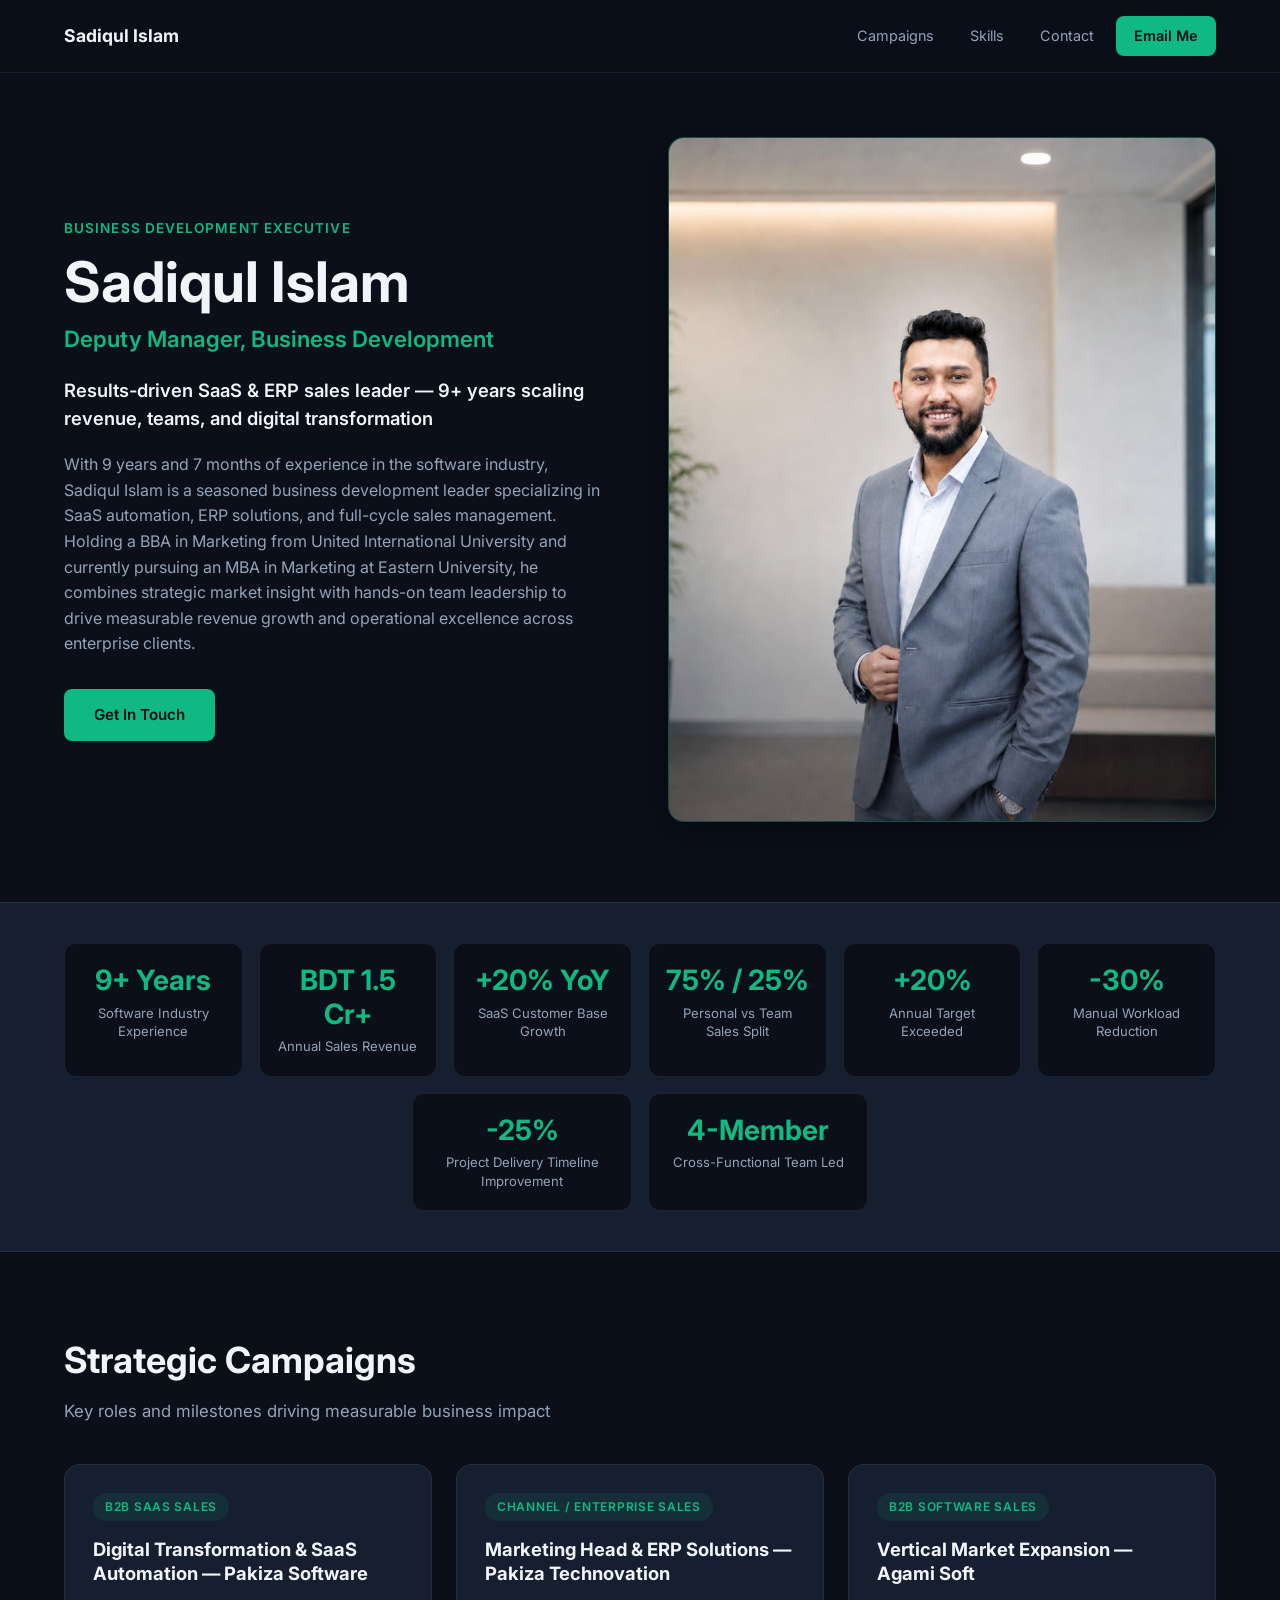
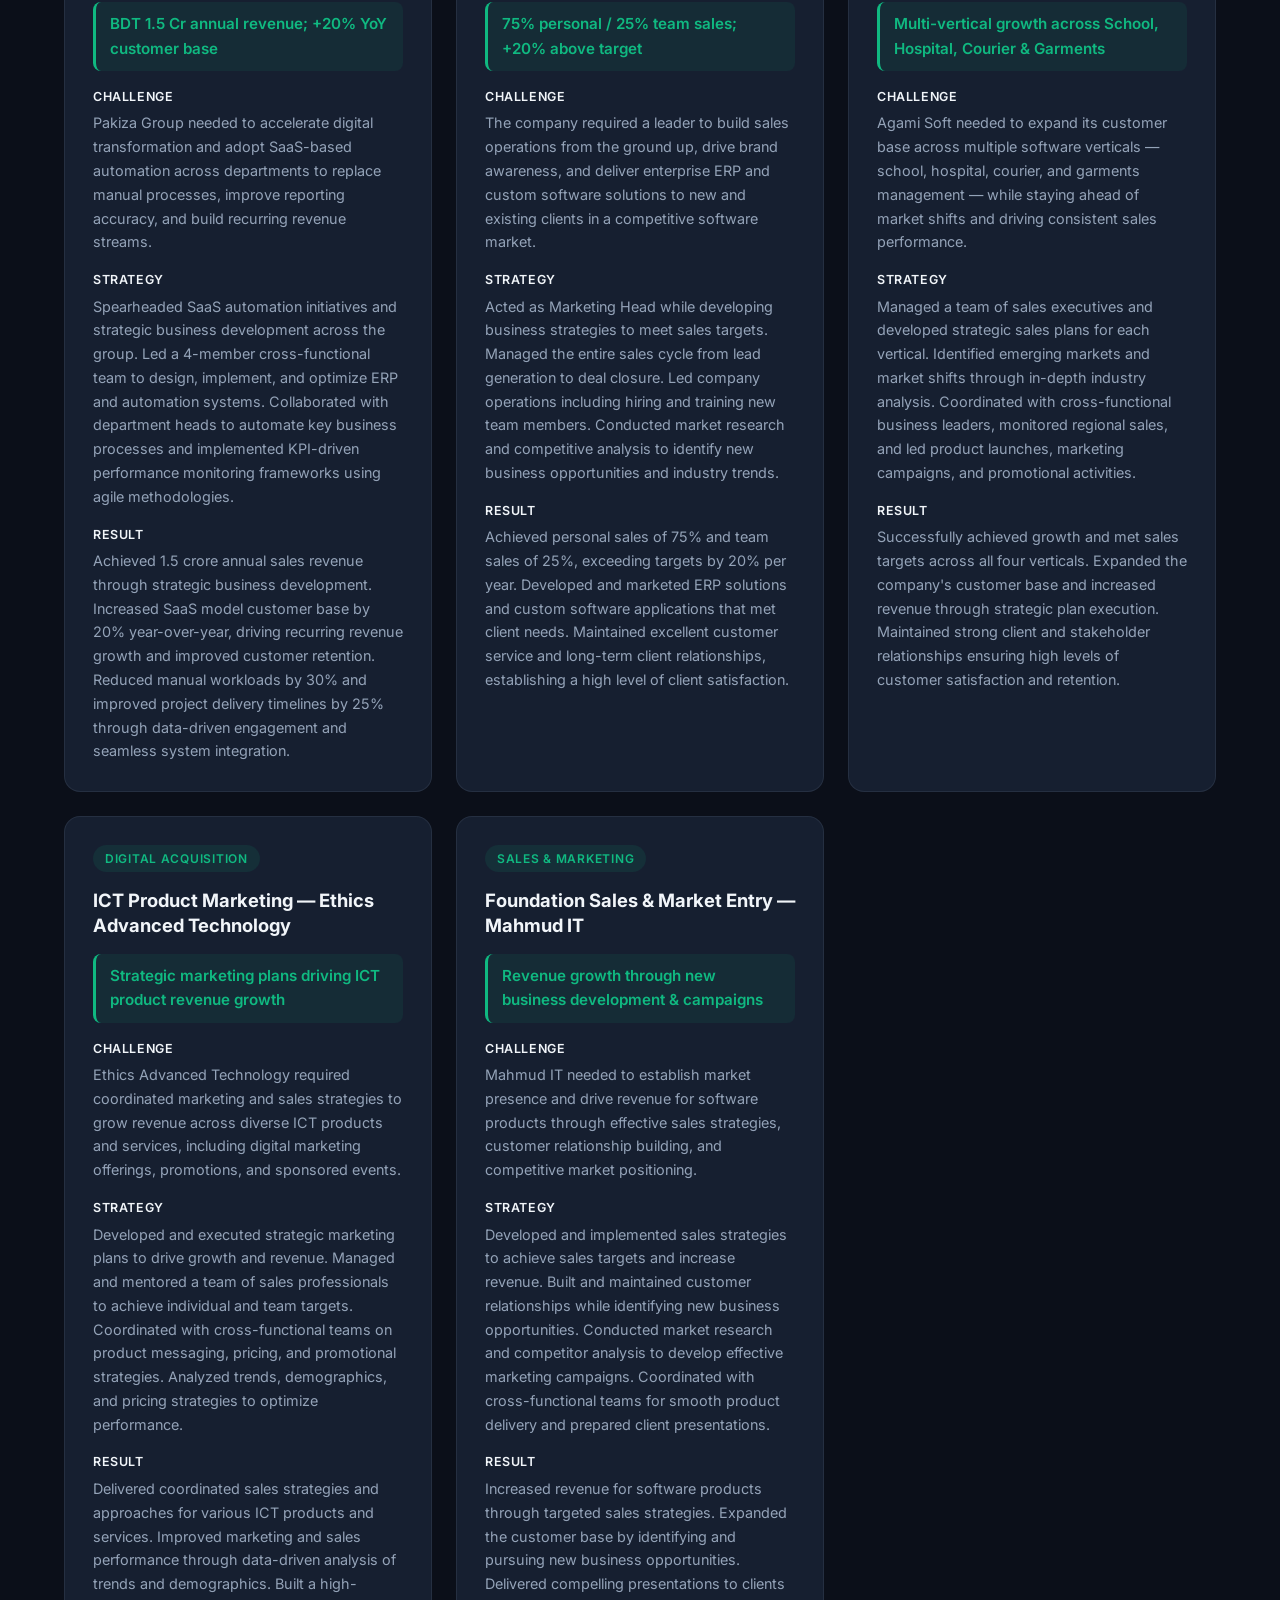
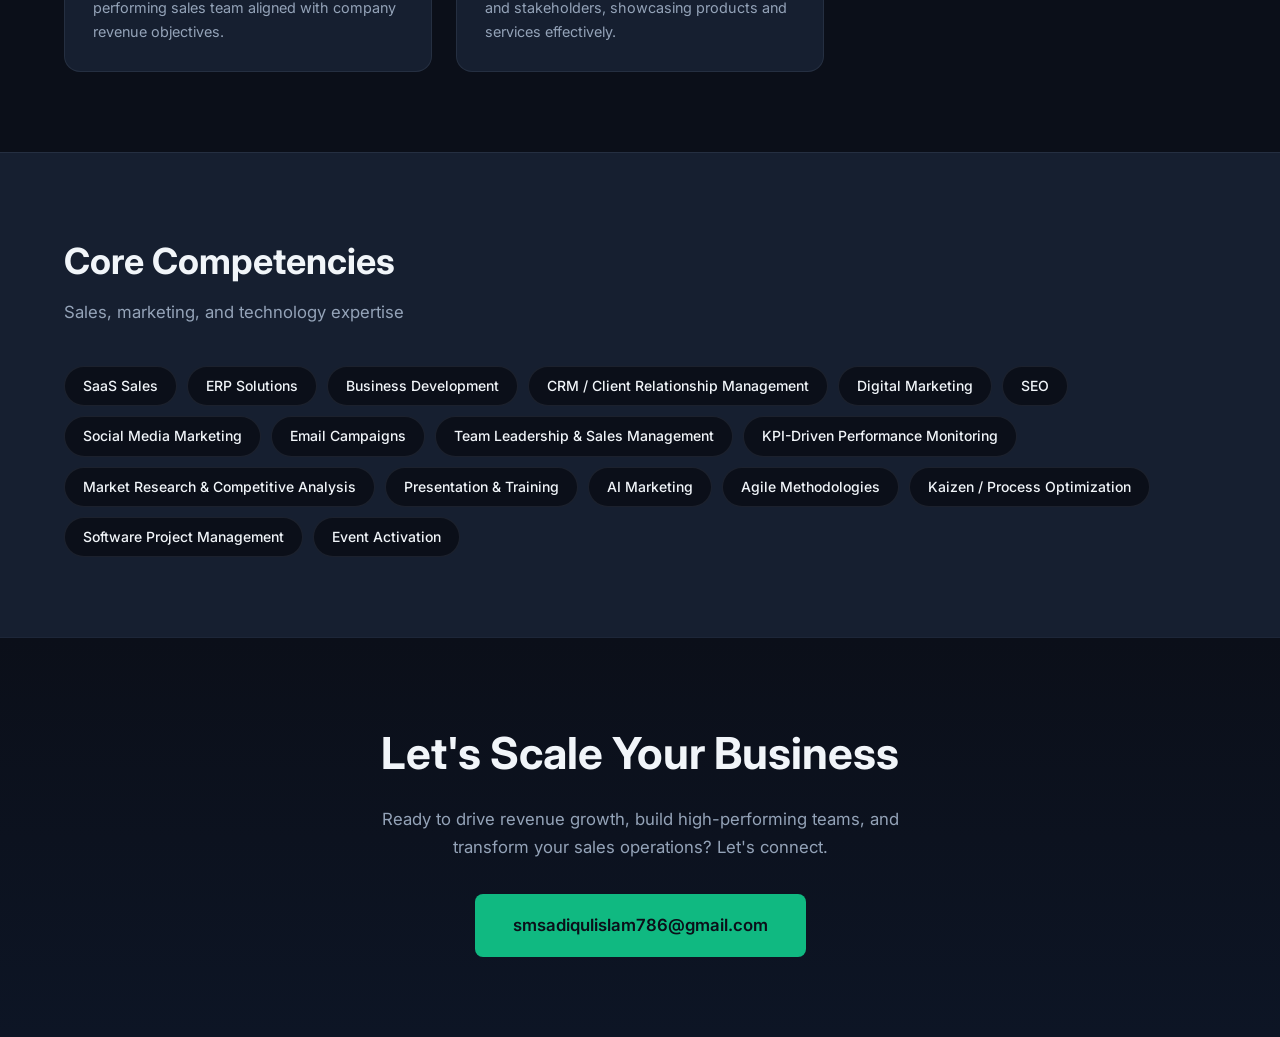
==== index.html @ 7757e90d "first commit" ====
<!DOCTYPE html>
<html lang="en">
<head>
  <meta charset="UTF-8">
  <meta name="viewport" content="width=device-width, initial-scale=1.0">
  <meta name="description" content="Sadiqul Islam — Deputy Manager, Business Development. SaaS & ERP sales leader with 9+ years of experience.">
  <title>Sadiqul Islam | Business Development Executive</title>
  <link rel="preconnect" href="https://fonts.googleapis.com">
  <link rel="preconnect" href="https://fonts.gstatic.com" crossorigin>
  <link href="https://fonts.googleapis.com/css2?family=Inter:wght@400;600;700&display=swap" rel="stylesheet">
  <link rel="stylesheet" href="style.css">
</head>
<body>

  <header id="site-header">
    <nav class="nav-inner">
      <a href="#" class="nav-brand" id="nav-name">Sadiqul Islam</a>
      <div class="nav-links">
        <a href="#campaigns" class="nav-link">Campaigns</a>
        <a href="#skills" class="nav-link">Skills</a>
        <a href="#contact-cta" class="nav-link">Contact</a>
        <a href="#" id="nav-email" class="nav-cta">Email Me</a>
      </div>
    </nav>
  </header>

  <main>
    <section id="hero">
      <div class="hero-inner">
        <div id="hero-text">
          <p class="hero-eyebrow">Business Development Executive</p>
          <h1 id="profile-name">Sadiqul Islam</h1>
          <h2 id="profile-title">Deputy Manager, Business Development</h2>
          <p id="profile-tagline" class="hero-tagline"></p>
          <p id="profile-bio" class="hero-bio"></p>
          <div class="hero-actions">
            <a href="#" id="cta-email" class="btn btn-primary">Get In Touch</a>
            <a href="#" id="cta-linkedin" class="btn btn-outline" target="_blank" rel="noopener noreferrer">LinkedIn</a>
          </div>
        </div>
        <div id="hero-image">
          <div id="avatar-frame">
            <img id="profile-avatar" src="profile.jpg" alt="Sadiqul Islam">
          </div>
        </div>
      </div>
    </section>

    <section id="stats-ribbon" aria-label="Performance metrics">
      <div class="section-inner">
        <div id="stats-container" class="stats-grid"></div>
      </div>
    </section>

    <section id="campaigns">
      <div class="section-inner">
        <h2 class="section-title">Strategic Campaigns</h2>
        <p class="section-subtitle">Key roles and milestones driving measurable business impact</p>
        <div id="campaigns-grid" class="campaigns-grid"></div>
      </div>
    </section>

    <section id="skills">
      <div class="section-inner">
        <h2 class="section-title">Core Competencies</h2>
        <p class="section-subtitle">Sales, marketing, and technology expertise</p>
        <div id="skills-container" class="skills-grid"></div>
      </div>
    </section>
  </main>

  <footer id="contact-cta">
    <div class="section-inner contact-inner">
      <h2 class="contact-title">Let's Scale Your Business</h2>
      <p class="contact-subtitle">Ready to drive revenue growth, build high-performing teams, and transform your sales operations? Let's connect.</p>
      <a href="#" id="footer-email" class="btn btn-primary btn-lg">smsadiqulislam786@gmail.com</a>
    </div>
  </footer>

  <script src="app.js" defer></script>
</body>
</html>
---- style.css ----
/* Premium Dark Mode — Sadiqul Islam Executive Portfolio */

:root {
  --bg-primary: #0B0F19;
  --bg-card: #161F30;
  --bg-card-hover: #1C2840;
  --accent: #10B981;
  --accent-hover: #059669;
  --accent-glow: rgba(16, 185, 129, 0.25);
  --text-primary: #F1F5F9;
  --text-muted: #94A3B8;
  --border-subtle: rgba(148, 163, 184, 0.12);
  --border-accent: rgba(16, 185, 129, 0.3);
  --radius-sm: 8px;
  --radius-md: 12px;
  --radius-lg: 16px;
  --shadow-card: 0 4px 24px rgba(0, 0, 0, 0.35);
  --shadow-elevated: 0 8px 40px rgba(0, 0, 0, 0.45);
  --max-width: 1200px;
  --header-height: 72px;
}

*,
*::before,
*::after {
  box-sizing: border-box;
  margin: 0;
  padding: 0;
}

html {
  scroll-behavior: smooth;
}

body {
  font-family: 'Inter', system-ui, -apple-system, sans-serif;
  background-color: var(--bg-primary);
  color: var(--text-muted);
  line-height: 1.6;
  font-size: 16px;
  -webkit-font-smoothing: antialiased;
}

a {
  color: inherit;
  text-decoration: none;
}

img {
  display: block;
  max-width: 100%;
}

.section-inner {
  max-width: var(--max-width);
  margin: 0 auto;
  padding: 0 24px;
}

.section-title {
  font-size: clamp(1.75rem, 4vw, 2.25rem);
  font-weight: 700;
  color: var(--text-primary);
  margin-bottom: 8px;
}

.section-subtitle {
  font-size: 1.05rem;
  color: var(--text-muted);
  margin-bottom: 40px;
}

/* Header */
#site-header {
  position: sticky;
  top: 0;
  z-index: 100;
  background: rgba(11, 15, 25, 0.85);
  backdrop-filter: blur(12px);
  -webkit-backdrop-filter: blur(12px);
  border-bottom: 1px solid var(--border-subtle);
}

.nav-inner {
  max-width: var(--max-width);
  margin: 0 auto;
  padding: 0 24px;
  height: var(--header-height);
  display: flex;
  align-items: center;
  justify-content: space-between;
  gap: 16px;
}

.nav-brand {
  font-weight: 700;
  font-size: 1.1rem;
  color: var(--text-primary);
  white-space: nowrap;
}

.nav-links {
  display: flex;
  align-items: center;
  gap: 8px;
  flex-wrap: wrap;
  justify-content: flex-end;
}

.nav-link {
  padding: 8px 14px;
  font-size: 0.9rem;
  color: var(--text-muted);
  border-radius: var(--radius-sm);
  transition: color 0.2s, background 0.2s;
}

.nav-link:hover {
  color: var(--text-primary);
  background: rgba(255, 255, 255, 0.05);
}

.nav-cta {
  padding: 8px 18px;
  font-size: 0.9rem;
  font-weight: 600;
  color: var(--bg-primary);
  background: var(--accent);
  border-radius: var(--radius-sm);
  transition: background 0.2s, box-shadow 0.2s;
}

.nav-cta:hover {
  background: var(--accent-hover);
  box-shadow: 0 0 20px var(--accent-glow);
}

/* Hero */
#hero {
  padding: 64px 0 80px;
}

.hero-inner {
  max-width: var(--max-width);
  margin: 0 auto;
  padding: 0 24px;
  display: grid;
  grid-template-columns: 1fr 1fr;
  gap: 56px;
  align-items: center;
}

.hero-eyebrow {
  font-size: 0.85rem;
  font-weight: 600;
  text-transform: uppercase;
  letter-spacing: 0.08em;
  color: var(--accent);
  margin-bottom: 12px;
}

#profile-name {
  font-size: clamp(2.5rem, 5vw, 3.5rem);
  font-weight: 700;
  color: var(--text-primary);
  line-height: 1.1;
  margin-bottom: 8px;
}

#profile-title {
  font-size: clamp(1.1rem, 2.5vw, 1.4rem);
  font-weight: 600;
  color: var(--accent);
  margin-bottom: 20px;
}

.hero-tagline {
  font-size: 1.15rem;
  font-weight: 600;
  color: var(--text-primary);
  margin-bottom: 20px;
  line-height: 1.5;
}

.hero-bio {
  font-size: 1rem;
  color: var(--text-muted);
  margin-bottom: 32px;
  max-width: 540px;
}

.hero-actions {
  display: flex;
  flex-wrap: wrap;
  gap: 12px;
}

.btn {
  display: inline-flex;
  align-items: center;
  justify-content: center;
  padding: 12px 28px;
  font-size: 0.95rem;
  font-weight: 600;
  border-radius: var(--radius-sm);
  border: 2px solid transparent;
  cursor: pointer;
  transition: background 0.2s, border-color 0.2s, box-shadow 0.2s, transform 0.15s;
}

.btn-primary {
  background: var(--accent);
  color: var(--bg-primary);
}

.btn-primary:hover {
  background: var(--accent-hover);
  box-shadow: 0 0 24px var(--accent-glow);
  transform: translateY(-1px);
}

.btn-outline {
  background: transparent;
  color: var(--accent);
  border-color: var(--border-accent);
}

.btn-outline:hover {
  background: rgba(16, 185, 129, 0.08);
  border-color: var(--accent);
}

.btn-lg {
  padding: 16px 36px;
  font-size: 1.05rem;
}

.hidden {
  display: none !important;
}

/* Avatar */
#avatar-frame {
  position: relative;
  aspect-ratio: 4 / 5;
  border-radius: var(--radius-lg);
  overflow: hidden;
  border: 1px solid var(--border-accent);
  box-shadow: var(--shadow-elevated);
  background: var(--bg-card);
}

#avatar-frame::after {
  content: '';
  position: absolute;
  inset: 0;
  background: linear-gradient(
    180deg,
    transparent 60%,
    rgba(11, 15, 25, 0.4) 100%
  );
  pointer-events: none;
}

#profile-avatar {
  width: 100%;
  height: 100%;
  object-fit: cover;
  object-position: center top;
}

/* Stats Ribbon */
#stats-ribbon {
  background: var(--bg-card);
  border-top: 1px solid var(--border-subtle);
  border-bottom: 1px solid var(--border-subtle);
  padding: 40px 0;
}

.stats-grid {
  display: flex;
  flex-wrap: wrap;
  gap: 16px;
  justify-content: center;
}

.stat-block {
  flex: 1 1 160px;
  max-width: 220px;
  min-width: 140px;
  text-align: center;
  padding: 20px 16px;
  background: var(--bg-primary);
  border-radius: var(--radius-md);
  border: 1px solid var(--border-subtle);
  transition: border-color 0.2s, transform 0.2s;
}

.stat-block:hover {
  border-color: var(--border-accent);
  transform: translateY(-2px);
}

.stat-value {
  display: block;
  font-size: clamp(1.4rem, 3vw, 1.75rem);
  font-weight: 700;
  color: var(--accent);
  margin-bottom: 6px;
  line-height: 1.2;
}

.stat-label {
  display: block;
  font-size: 0.82rem;
  color: var(--text-muted);
  line-height: 1.4;
}

/* Campaigns */
#campaigns {
  padding: 80px 0;
}

.campaigns-grid {
  display: grid;
  grid-template-columns: repeat(auto-fit, minmax(320px, 1fr));
  gap: 24px;
}

.campaign-card {
  background: var(--bg-card);
  border: 1px solid var(--border-subtle);
  border-radius: var(--radius-lg);
  padding: 28px;
  display: flex;
  flex-direction: column;
  gap: 16px;
  transition: border-color 0.2s, box-shadow 0.2s, transform 0.2s;
}

.campaign-card:hover {
  border-color: var(--border-accent);
  box-shadow: var(--shadow-card);
  transform: translateY(-3px);
}

.campaign-type {
  display: inline-block;
  align-self: flex-start;
  font-size: 0.75rem;
  font-weight: 600;
  text-transform: uppercase;
  letter-spacing: 0.06em;
  color: var(--accent);
  background: rgba(16, 185, 129, 0.1);
  padding: 4px 12px;
  border-radius: 999px;
}

.campaign-title {
  font-size: 1.15rem;
  font-weight: 700;
  color: var(--text-primary);
  line-height: 1.35;
}

.campaign-metric {
  font-size: 0.95rem;
  font-weight: 600;
  color: var(--accent);
  padding: 10px 14px;
  background: rgba(16, 185, 129, 0.08);
  border-radius: var(--radius-sm);
  border-left: 3px solid var(--accent);
}

.campaign-detail {
  font-size: 0.9rem;
  color: var(--text-muted);
  line-height: 1.65;
}

.campaign-detail strong {
  display: block;
  font-size: 0.78rem;
  font-weight: 600;
  text-transform: uppercase;
  letter-spacing: 0.05em;
  color: var(--text-primary);
  margin-bottom: 4px;
}

/* Skills */
#skills {
  padding: 80px 0;
  background: var(--bg-card);
  border-top: 1px solid var(--border-subtle);
}

.skills-grid {
  display: flex;
  flex-wrap: wrap;
  gap: 10px;
}

.skill-pill {
  display: inline-block;
  padding: 8px 18px;
  font-size: 0.875rem;
  font-weight: 500;
  color: var(--text-primary);
  background: var(--bg-primary);
  border: 1px solid var(--border-subtle);
  border-radius: 999px;
  transition: border-color 0.2s, background 0.2s;
}

.skill-pill:hover {
  border-color: var(--border-accent);
  background: rgba(16, 185, 129, 0.06);
}

/* Footer CTA */
#contact-cta {
  padding: 80px 0;
  text-align: center;
  background: linear-gradient(
    180deg,
    var(--bg-primary) 0%,
    #0D1525 100%
  );
  border-top: 1px solid var(--border-subtle);
}

.contact-inner {
  max-width: 640px;
}

.contact-title {
  font-size: clamp(2rem, 5vw, 2.75rem);
  font-weight: 700;
  color: var(--text-primary);
  margin-bottom: 16px;
}

.contact-subtitle {
  font-size: 1.05rem;
  color: var(--text-muted);
  margin-bottom: 32px;
  line-height: 1.7;
}

/* Error state */
.error-message {
  color: #F87171;
  font-size: 0.95rem;
  padding: 16px;
  background: rgba(248, 113, 113, 0.08);
  border-radius: var(--radius-sm);
  border: 1px solid rgba(248, 113, 113, 0.2);
}

/* Responsive */
@media (max-width: 768px) {
  .hero-inner {
    grid-template-columns: 1fr;
    gap: 40px;
  }

  #hero-image {
    order: -1;
    max-width: 320px;
    margin: 0 auto;
    width: 100%;
  }

  #hero {
    padding: 40px 0 56px;
  }

  .nav-links {
    gap: 4px;
  }

  .nav-link {
    display: none;
  }

  .stats-grid {
    overflow-x: auto;
    flex-wrap: nowrap;
    justify-content: flex-start;
    padding-bottom: 8px;
    -webkit-overflow-scrolling: touch;
  }

  .stat-block {
    flex: 0 0 auto;
    min-width: 150px;
  }

  #campaigns,
  #skills,
  #contact-cta {
    padding: 56px 0;
  }
}

@media (max-width: 480px) {
  .nav-brand {
    font-size: 0.95rem;
  }

  .nav-cta {
    padding: 8px 14px;
    font-size: 0.85rem;
  }

  .hero-actions {
    flex-direction: column;
  }

  .btn {
    width: 100%;
  }
}
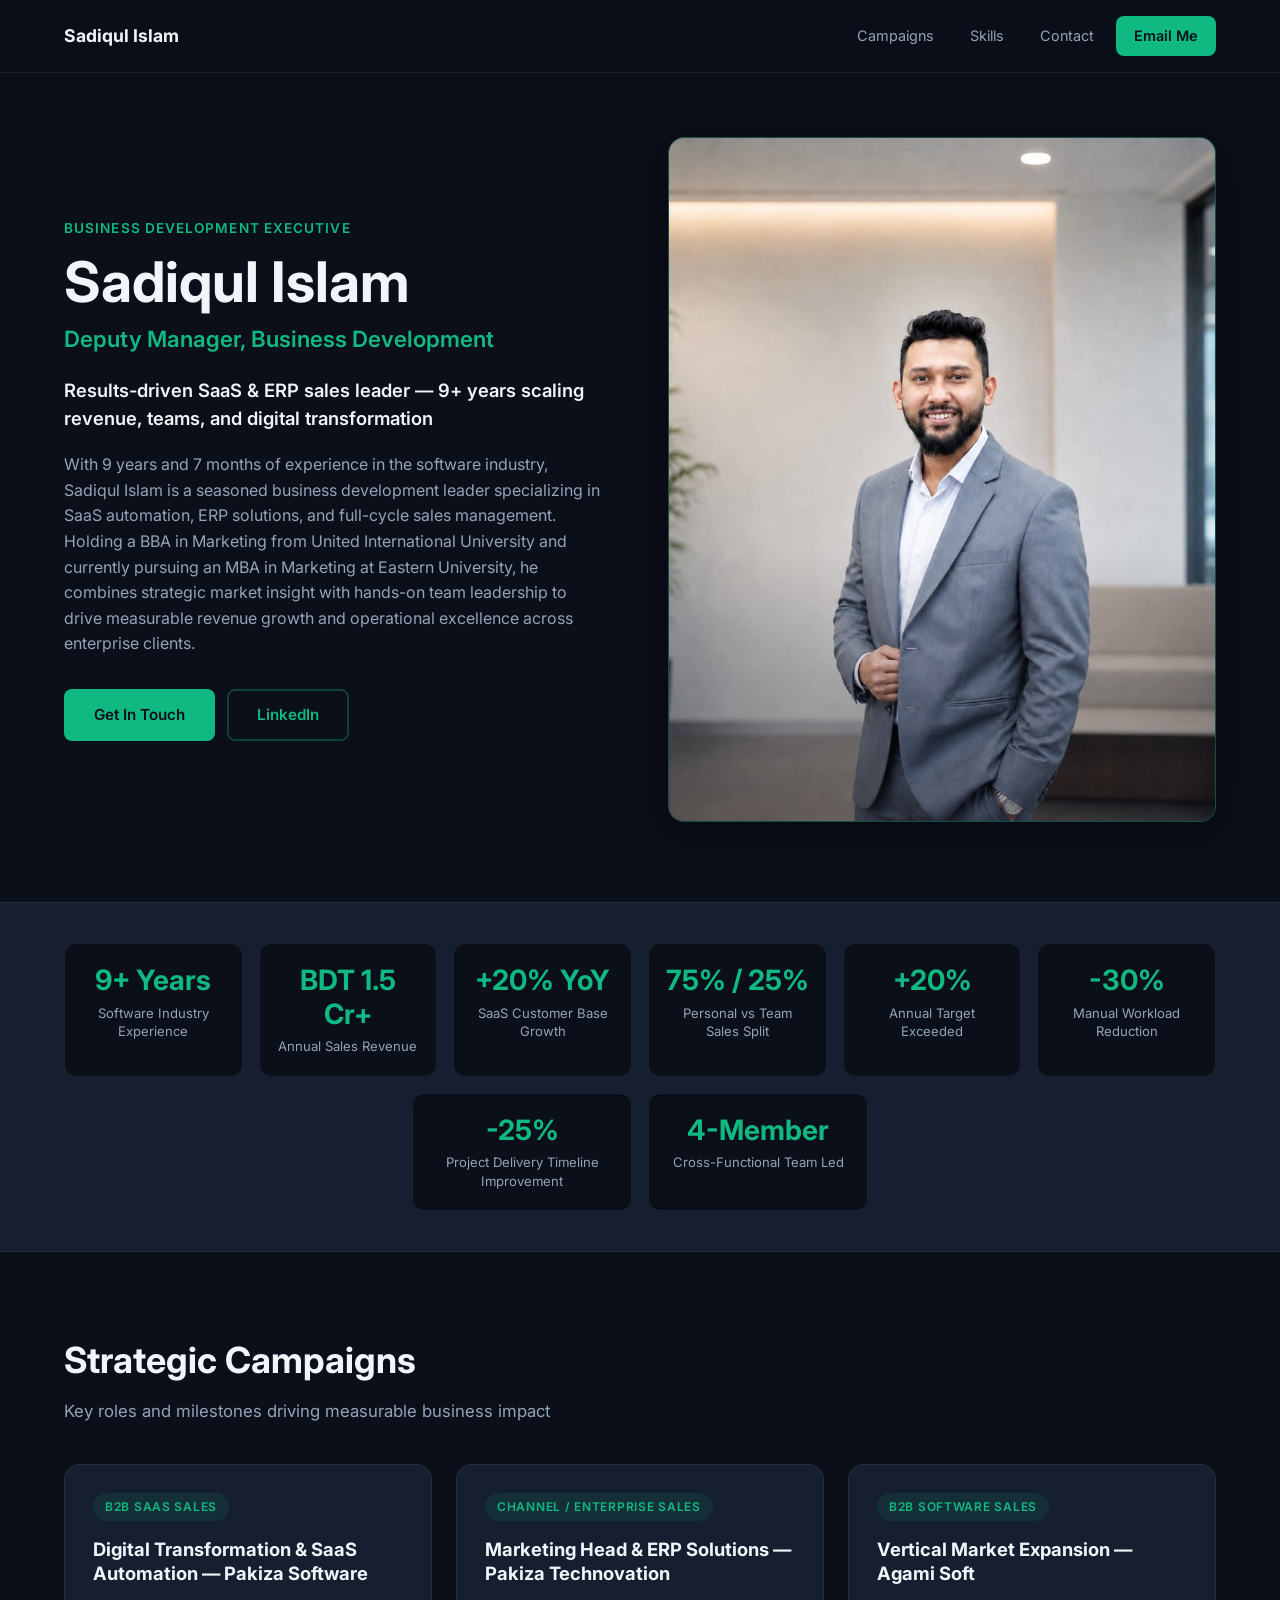
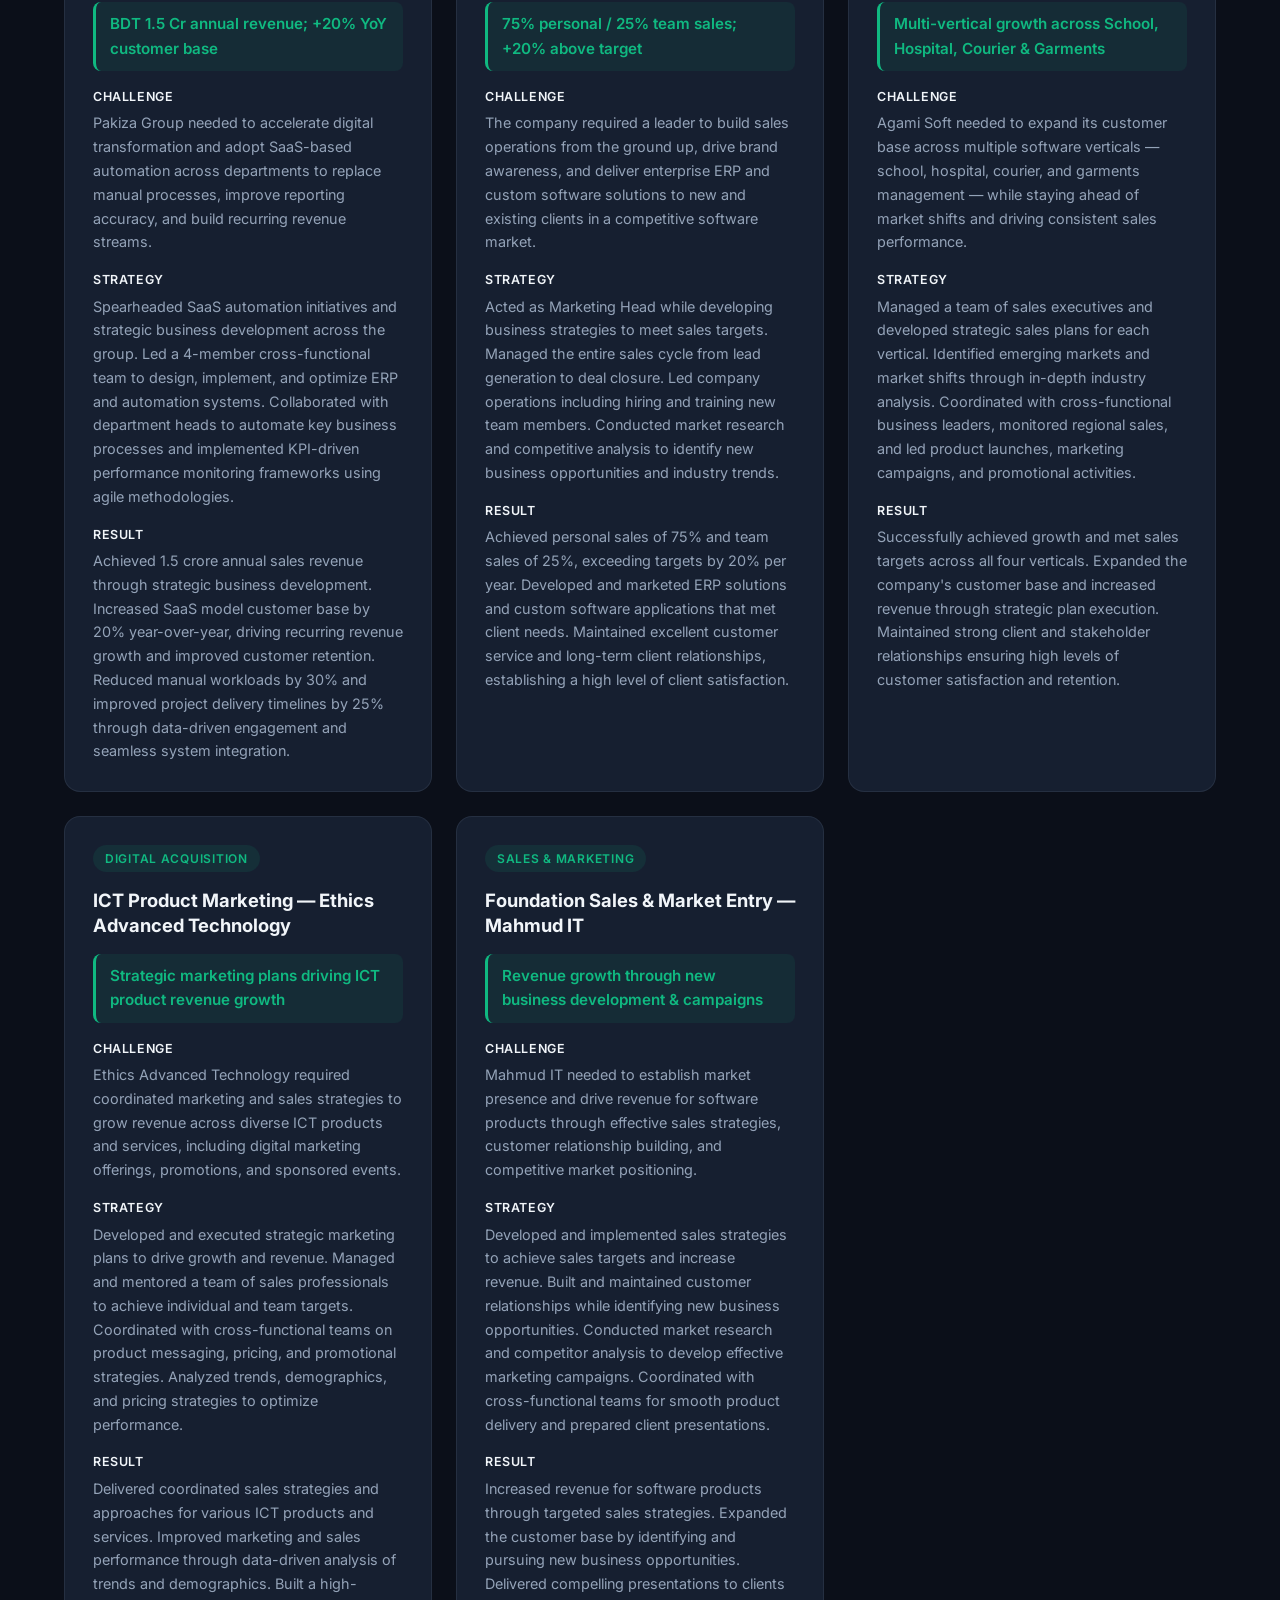
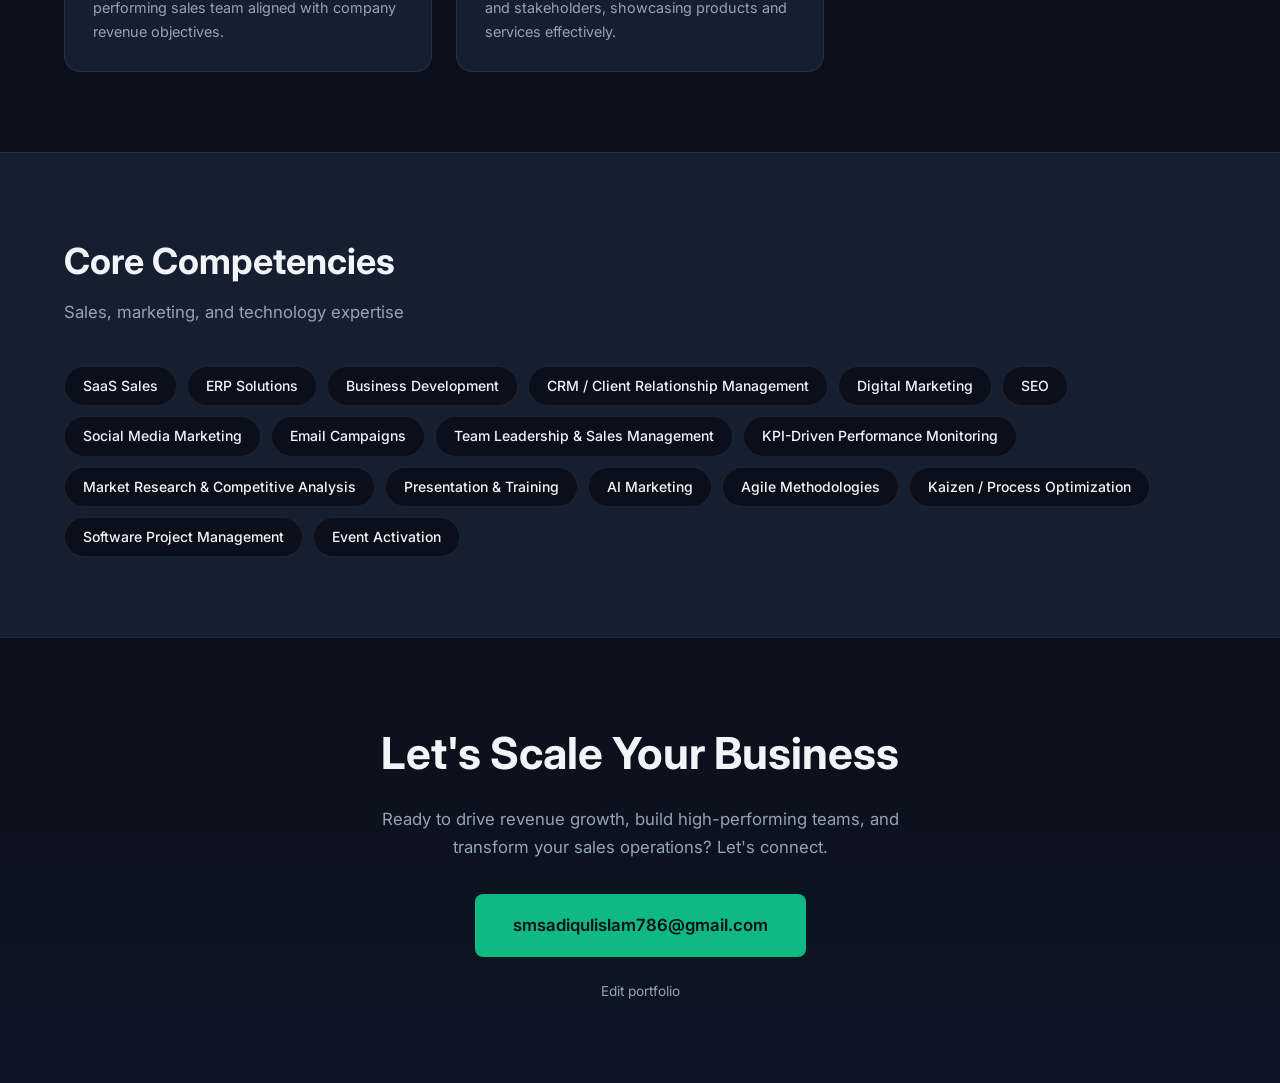
==== commit 8aeb8973: "edit option added" ====
--- a/index.html
+++ b/index.html
@@ -74,6 +74,7 @@
       <h2 class="contact-title">Let's Scale Your Business</h2>
       <p class="contact-subtitle">Ready to drive revenue growth, build high-performing teams, and transform your sales operations? Let's connect.</p>
       <a href="#" id="footer-email" class="btn btn-primary btn-lg">smsadiqulislam786@gmail.com</a>
+      <p class="footer-admin-link"><a href="admin.html">Edit portfolio</a></p>
     </div>
   </footer>
 
--- a/style.css
+++ b/style.css
@@ -451,6 +451,20 @@
   line-height: 1.7;
 }
 
+.footer-admin-link {
+  margin-top: 24px;
+  font-size: 0.85rem;
+}
+
+.footer-admin-link a {
+  color: var(--text-muted);
+  transition: color 0.2s;
+}
+
+.footer-admin-link a:hover {
+  color: var(--accent);
+}
+
 /* Error state */
 .error-message {
   color: #F87171;
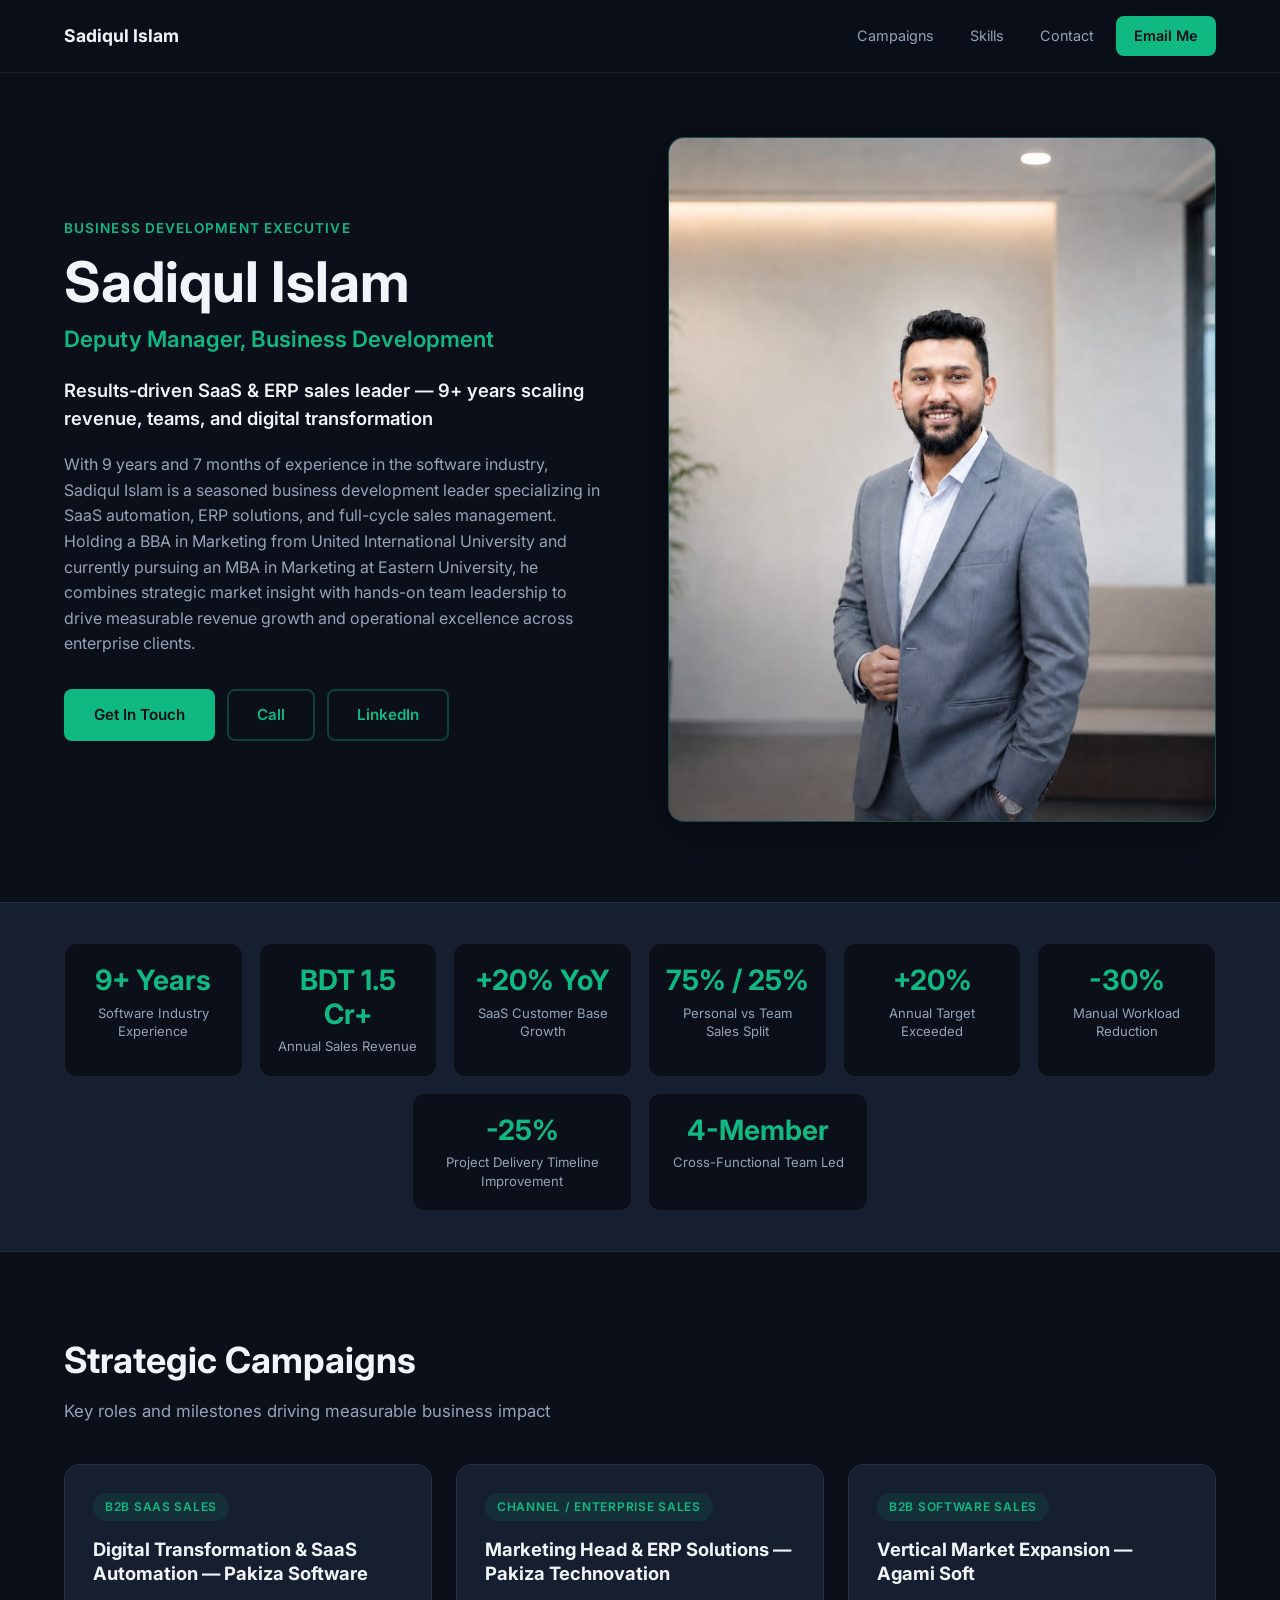
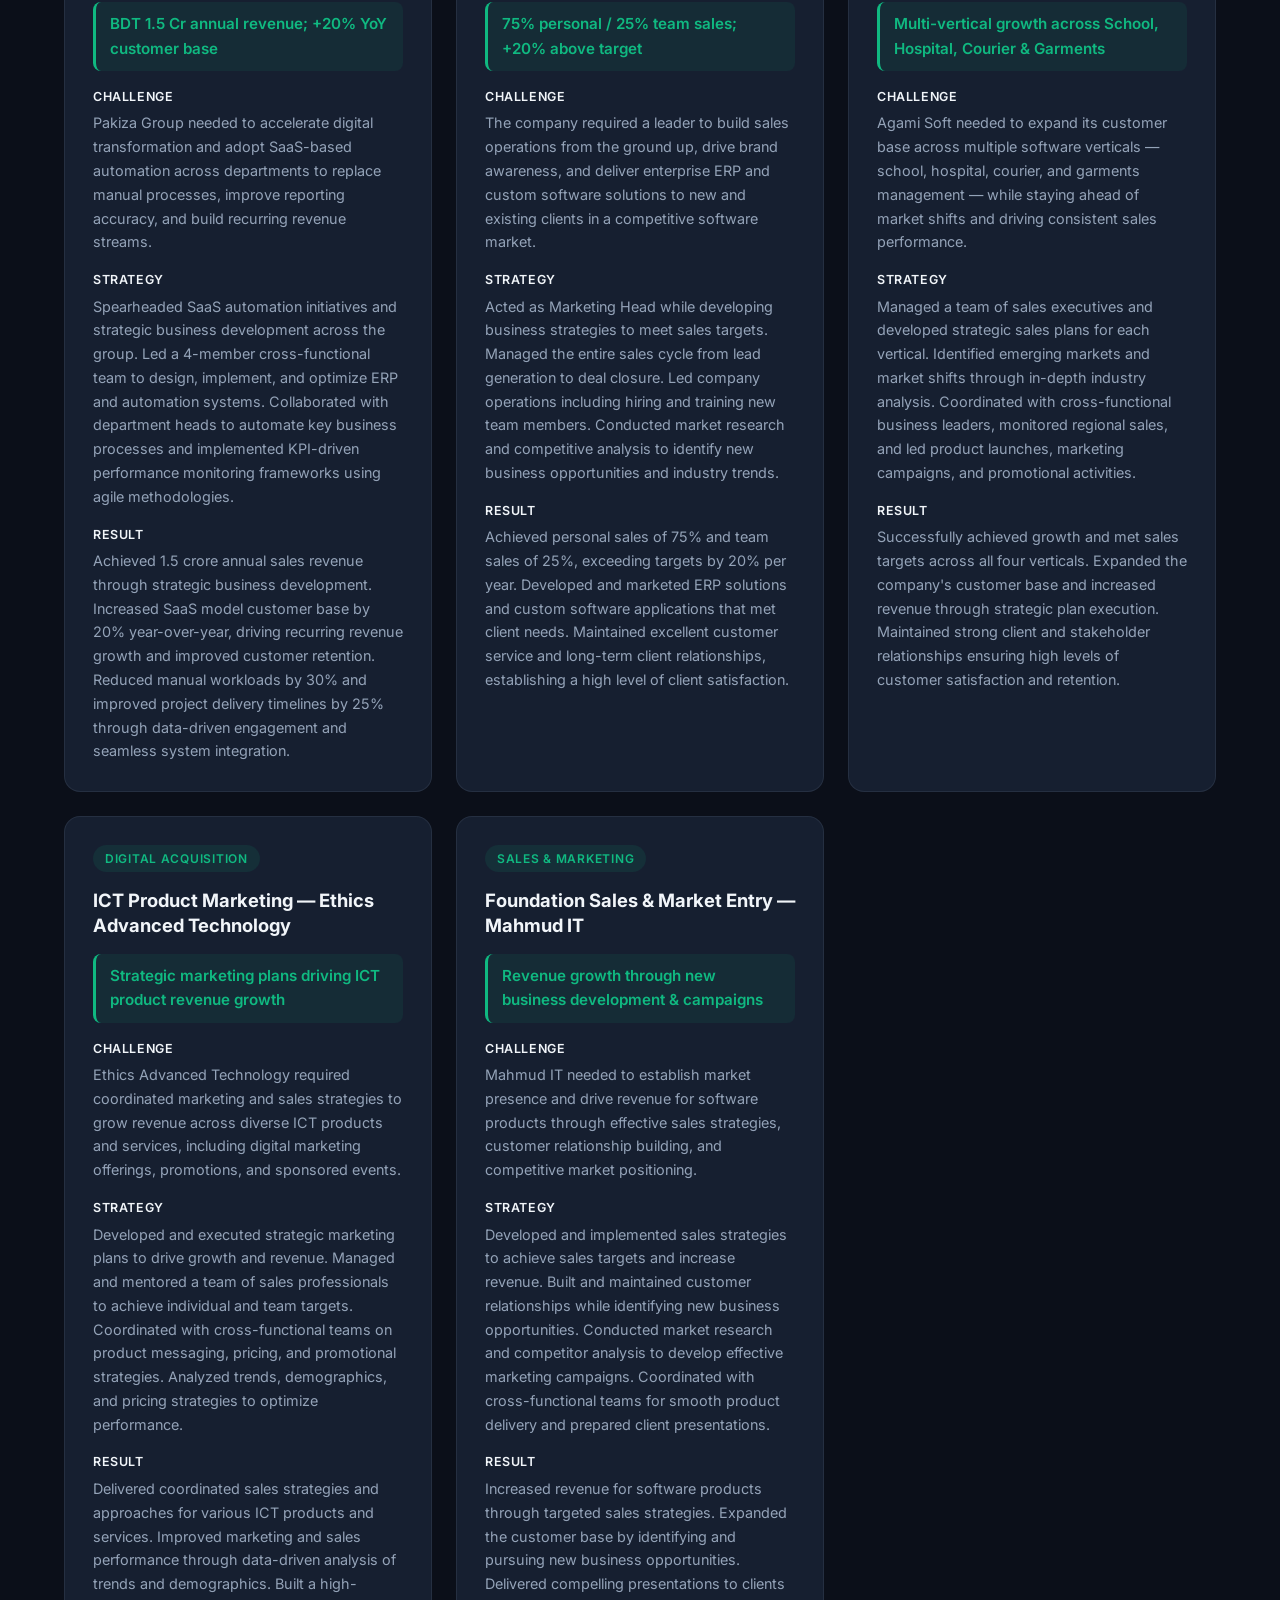
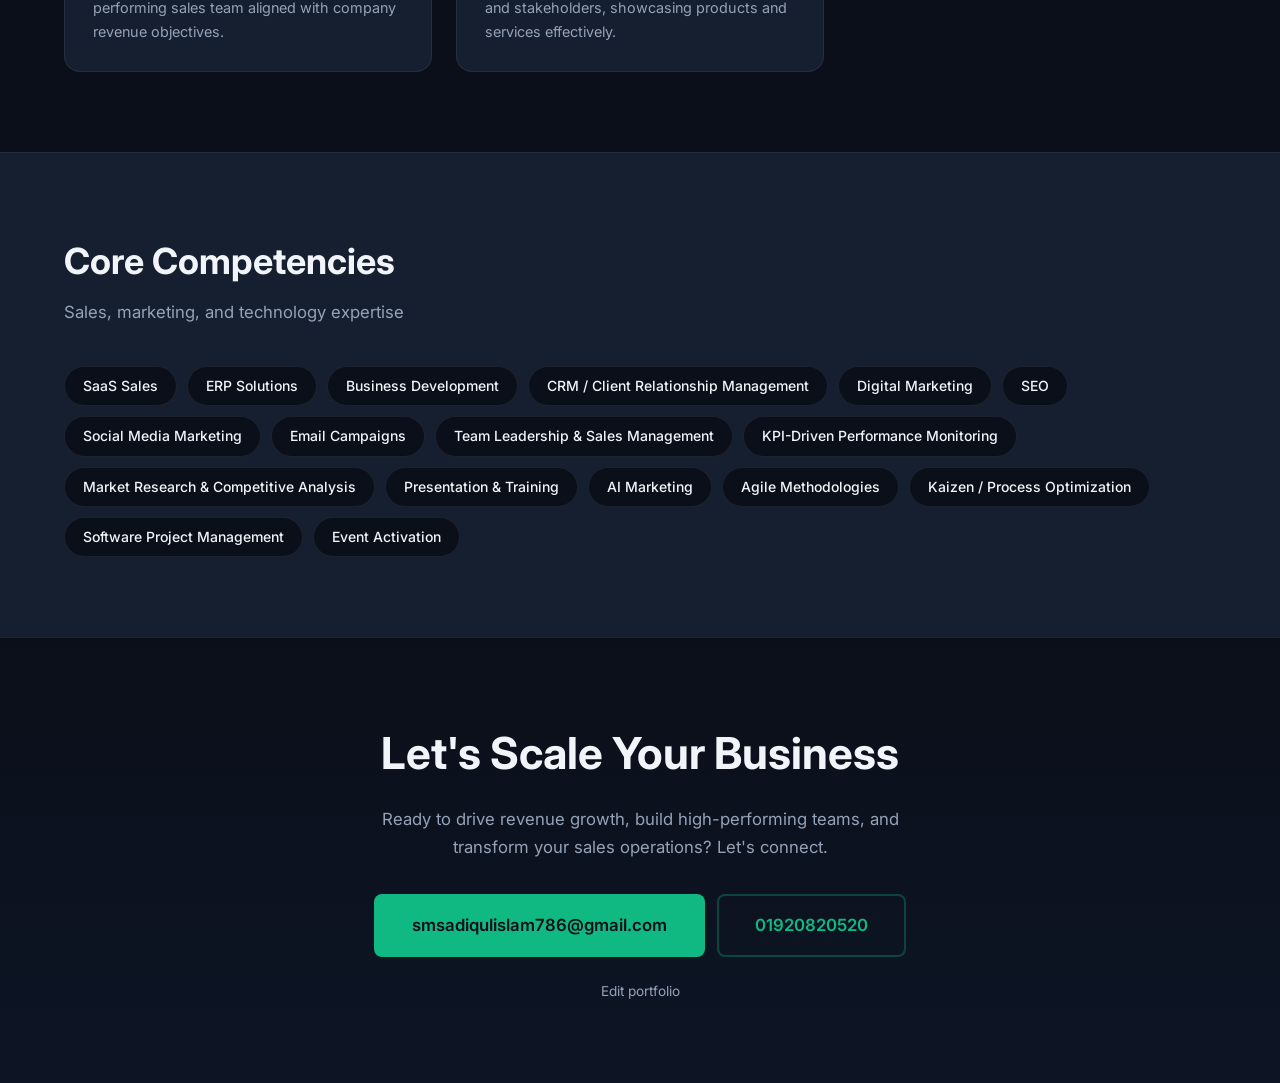
==== commit a5735bc6: "phone number added" ====
--- a/index.html
+++ b/index.html
@@ -35,7 +35,8 @@
           <p id="profile-bio" class="hero-bio"></p>
           <div class="hero-actions">
             <a href="#" id="cta-email" class="btn btn-primary">Get In Touch</a>
-            <a href="#" id="cta-linkedin" class="btn btn-outline" target="_blank" rel="noopener noreferrer">LinkedIn</a>
+            <a href="#" id="cta-phone" class="btn btn-outline hidden">Call</a>
+            <a href="#" id="cta-linkedin" class="btn btn-outline hidden" target="_blank" rel="noopener noreferrer">LinkedIn</a>
           </div>
         </div>
         <div id="hero-image">
@@ -73,7 +74,10 @@
     <div class="section-inner contact-inner">
       <h2 class="contact-title">Let's Scale Your Business</h2>
       <p class="contact-subtitle">Ready to drive revenue growth, build high-performing teams, and transform your sales operations? Let's connect.</p>
-      <a href="#" id="footer-email" class="btn btn-primary btn-lg">smsadiqulislam786@gmail.com</a>
+      <div class="contact-actions">
+        <a href="#" id="footer-email" class="btn btn-primary btn-lg">smsadiqulislam786@gmail.com</a>
+        <a href="#" id="footer-phone" class="btn btn-outline btn-lg hidden">01920820520</a>
+      </div>
       <p class="footer-admin-link"><a href="admin.html">Edit portfolio</a></p>
     </div>
   </footer>
--- a/style.css
+++ b/style.css
@@ -451,6 +451,13 @@
   line-height: 1.7;
 }
 
+.contact-actions {
+  display: flex;
+  flex-wrap: wrap;
+  gap: 12px;
+  justify-content: center;
+}
+
 .footer-admin-link {
   margin-top: 24px;
   font-size: 0.85rem;
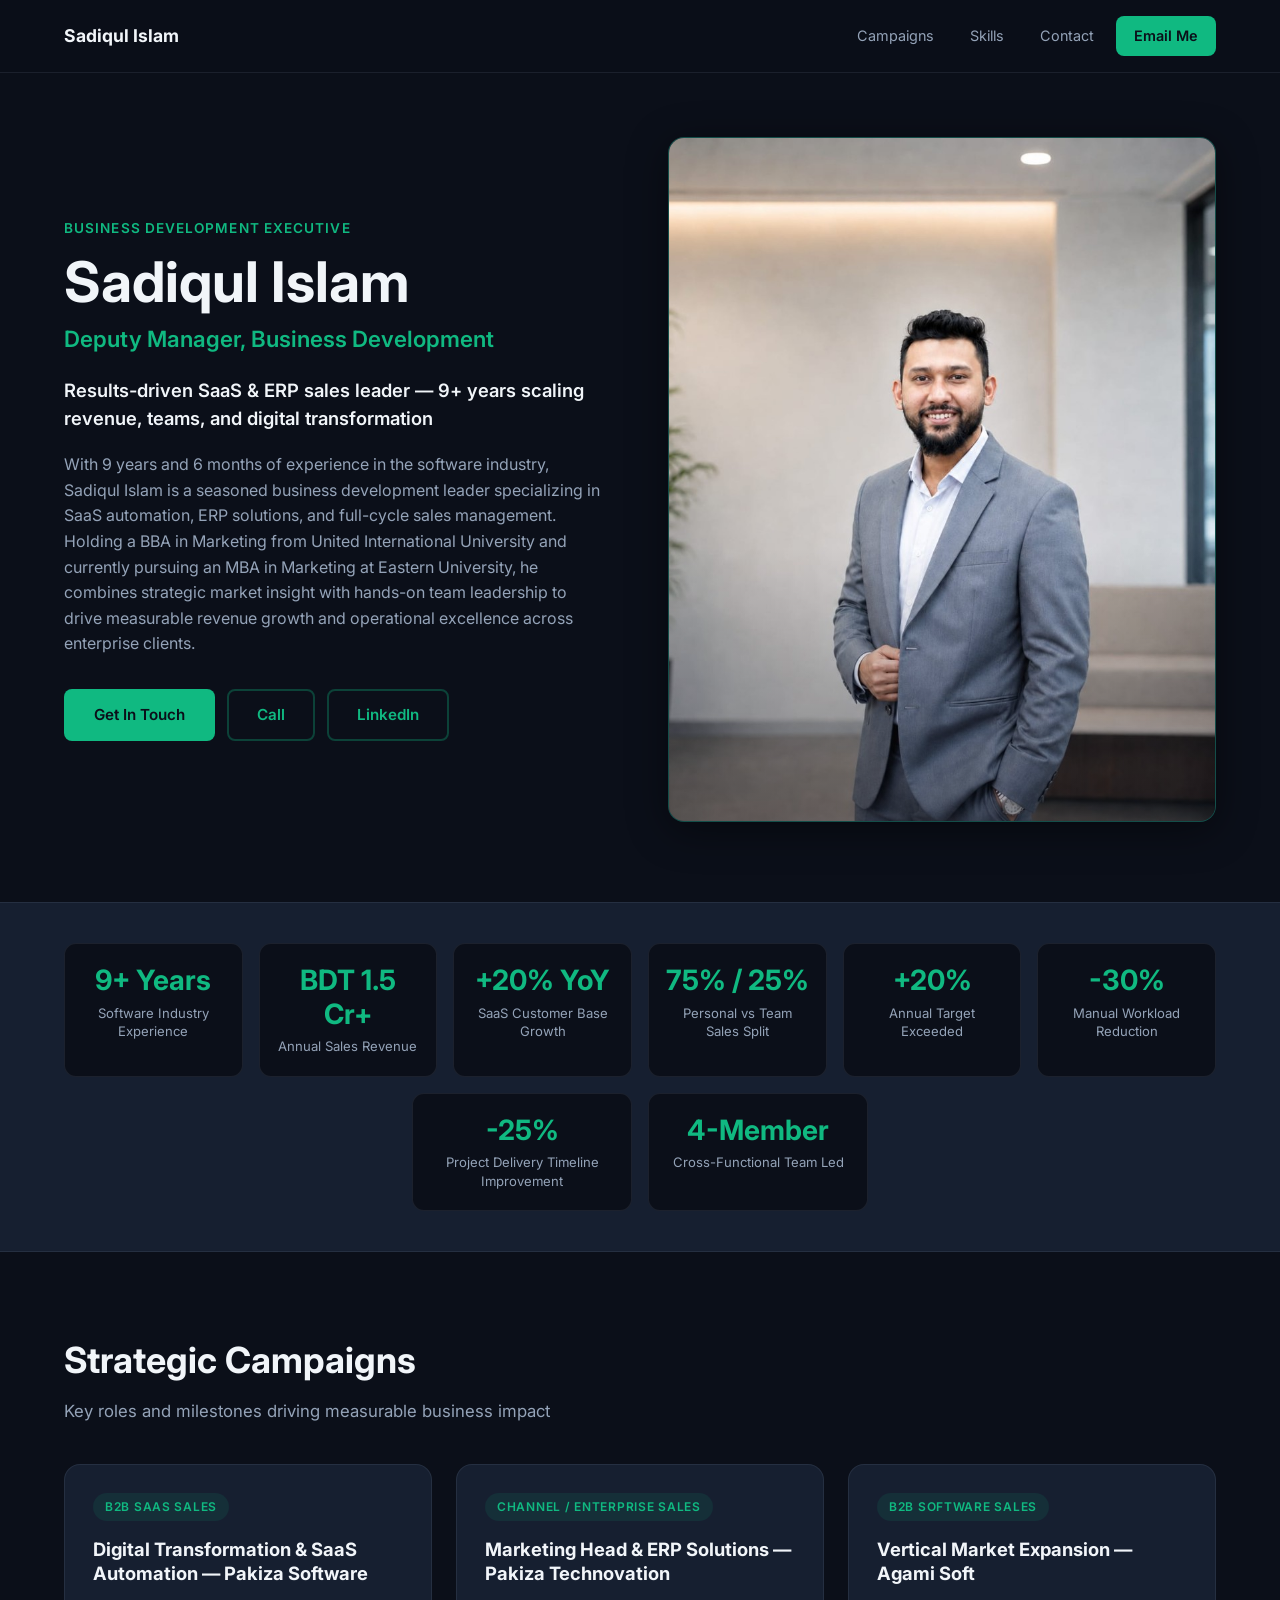
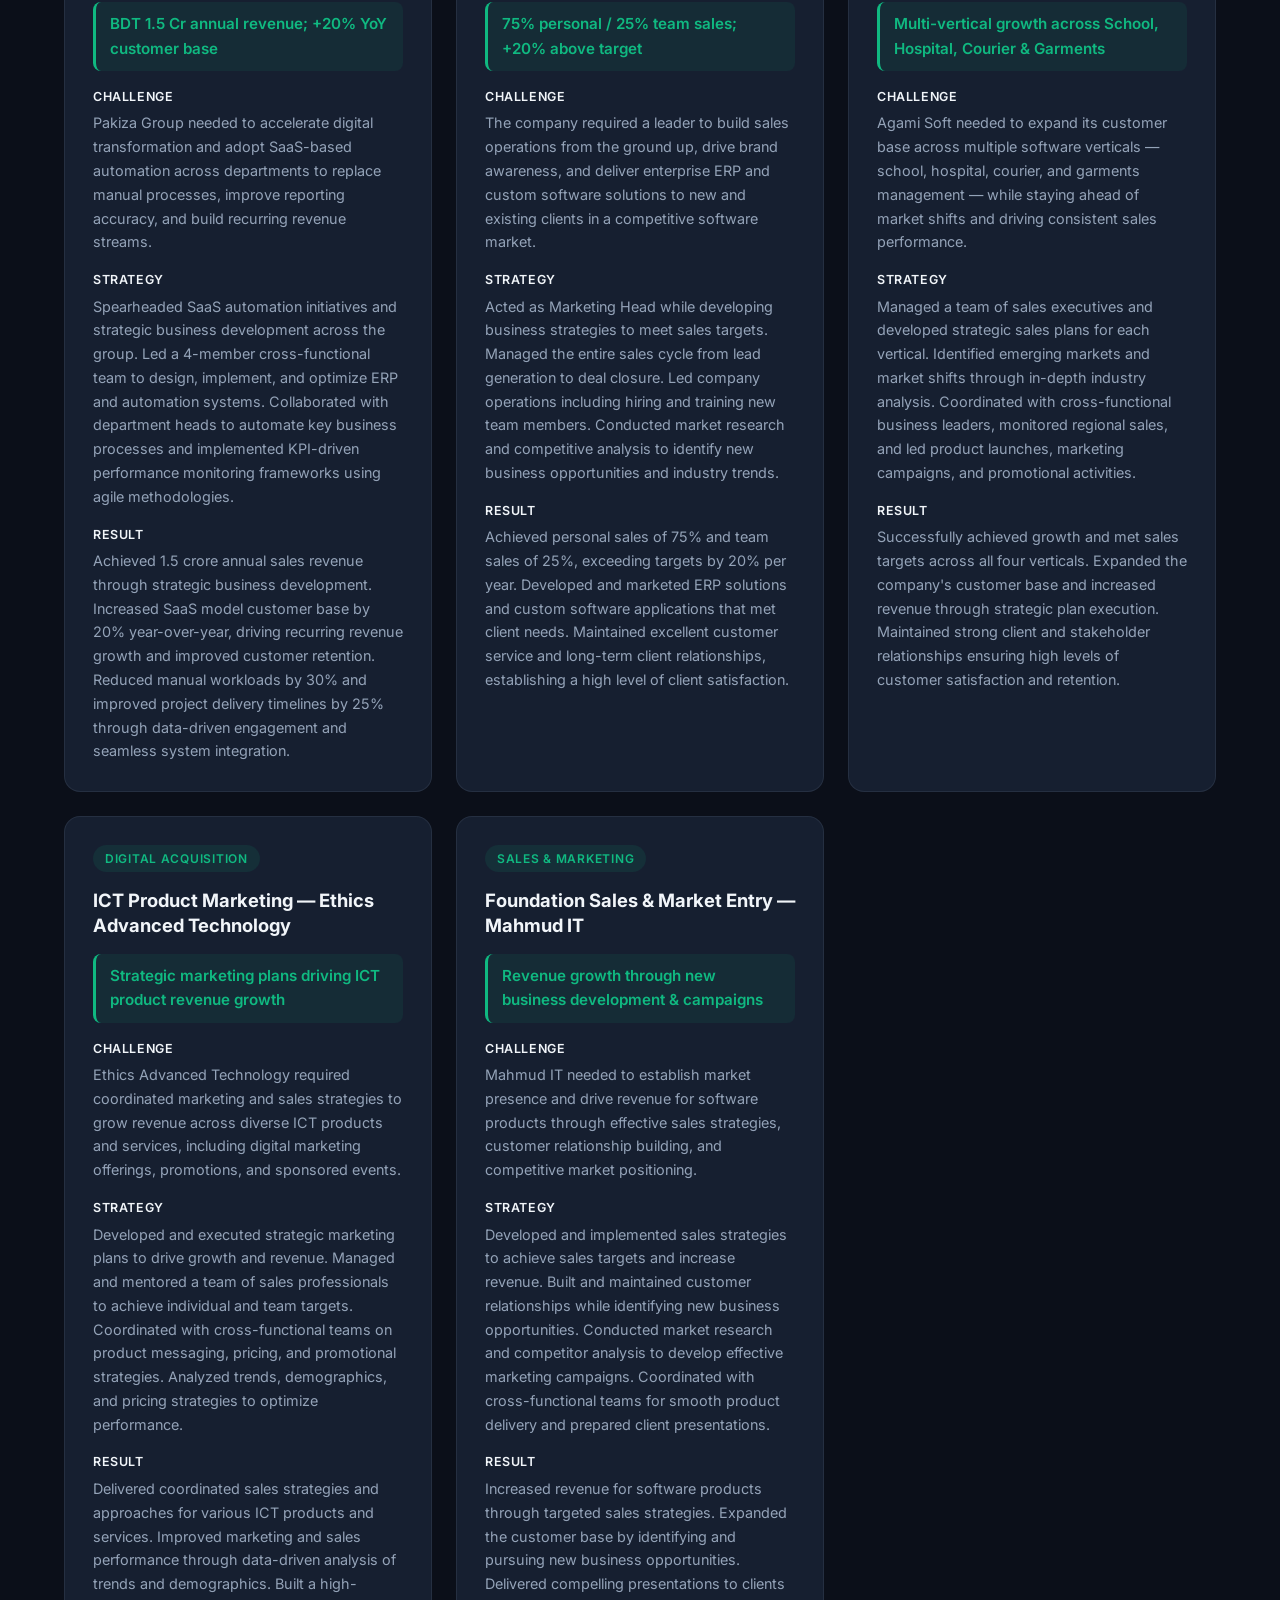
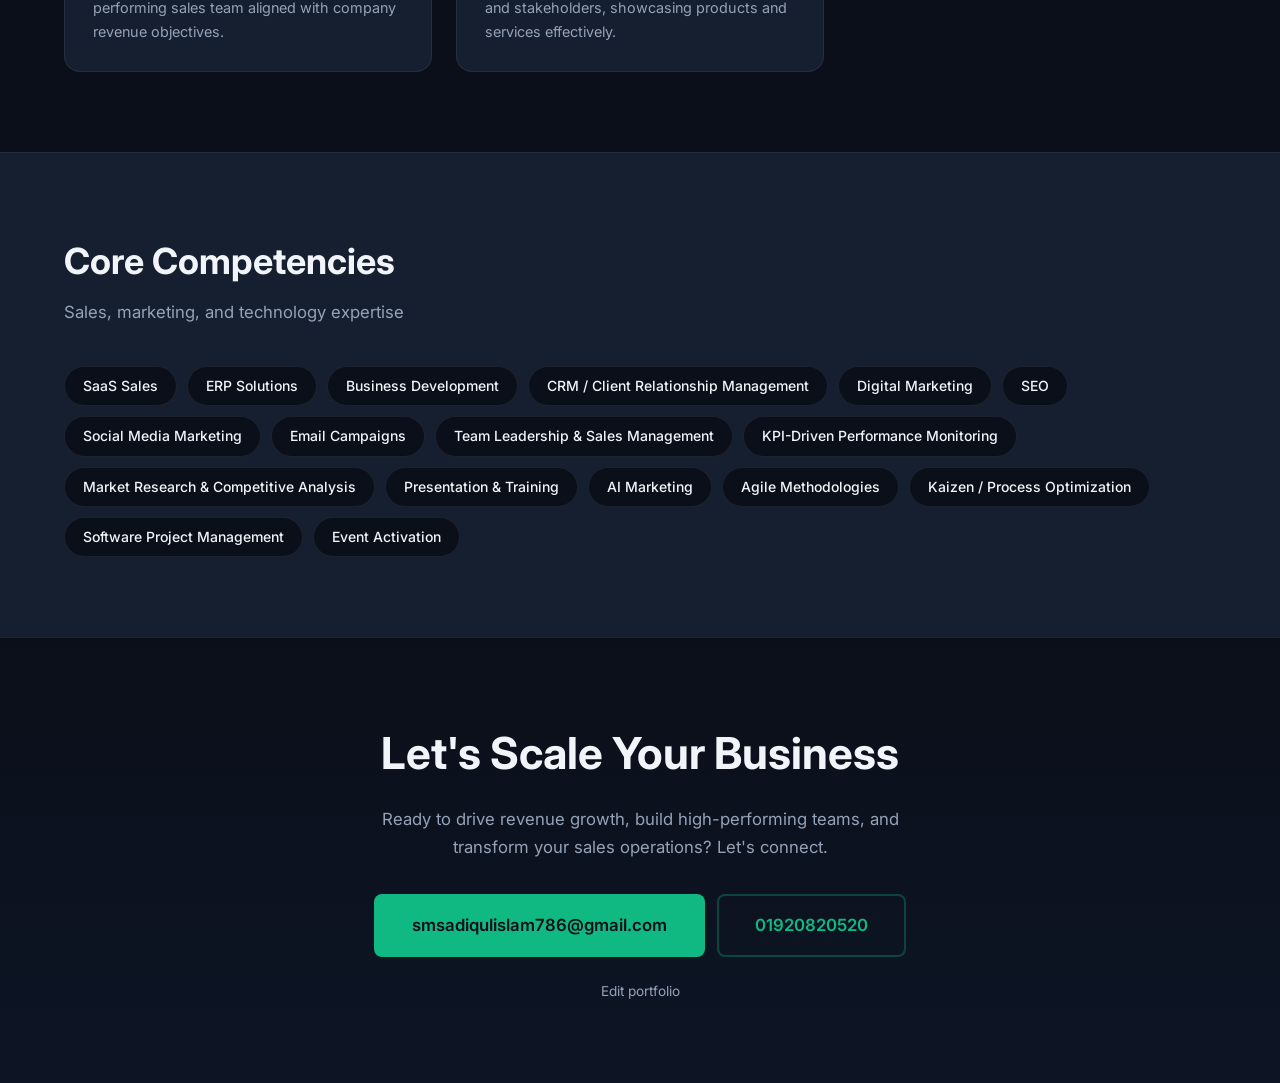
==== commit c50fcd06: "seo added" ====
--- a/index.html
+++ b/index.html
@@ -4,7 +4,26 @@
   <meta charset="UTF-8">
   <meta name="viewport" content="width=device-width, initial-scale=1.0">
   <meta name="description" content="Sadiqul Islam — Deputy Manager, Business Development. SaaS & ERP sales leader with 9+ years of experience.">
+  <meta name="author" content="Sadiqul Islam">
+  <meta name="robots" content="index, follow">
+  <meta name="google-site-verification" content="9FxSjmM51EDtKq4nLeEXGLQmhXXOJxGndEwg6DzizTE" />
+  <link rel="canonical" href="https://sadiqul.pages.dev/">
   <title>Sadiqul Islam | Business Development Executive</title>
+
+  <meta property="og:type" content="profile">
+  <meta property="og:site_name" content="Sadiqul Islam Portfolio">
+  <meta property="og:url" content="https://sadiqul.pages.dev/">
+  <meta property="og:title" content="Sadiqul Islam | Business Development Executive">
+  <meta property="og:description" content="Sadiqul Islam — Deputy Manager, Business Development. SaaS & ERP sales leader with 9+ years of experience.">
+  <meta property="og:image" content="https://sadiqul.pages.dev/profile.jpg">
+  <meta property="og:locale" content="en_US">
+
+  <meta name="twitter:card" content="summary_large_image">
+  <meta name="twitter:title" content="Sadiqul Islam | Business Development Executive">
+  <meta name="twitter:description" content="Sadiqul Islam — Deputy Manager, Business Development. SaaS & ERP sales leader with 9+ years of experience.">
+  <meta name="twitter:image" content="https://sadiqul.pages.dev/profile.jpg">
+
+  <meta name="theme-color" content="#0B0F19">
   <link rel="preconnect" href="https://fonts.googleapis.com">
   <link rel="preconnect" href="https://fonts.gstatic.com" crossorigin>
   <link href="https://fonts.googleapis.com/css2?family=Inter:wght@400;600;700&display=swap" rel="stylesheet">
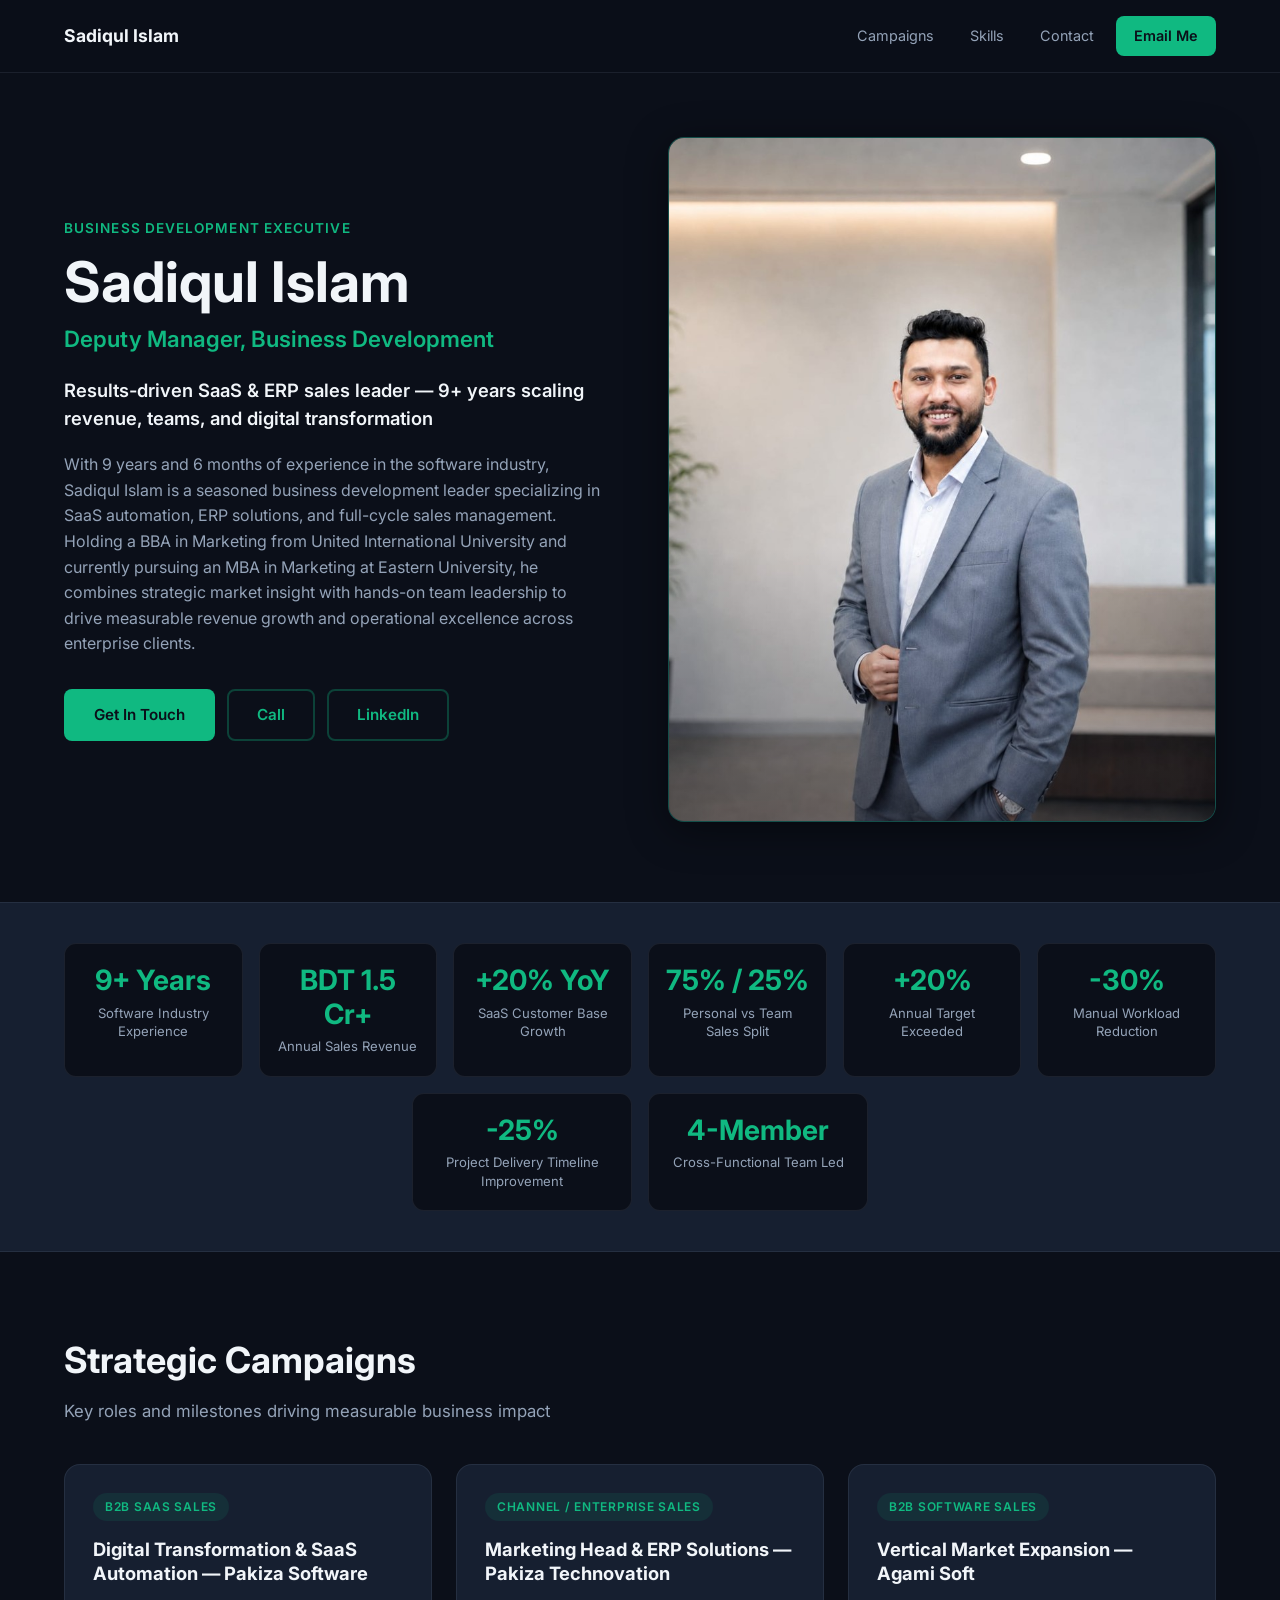
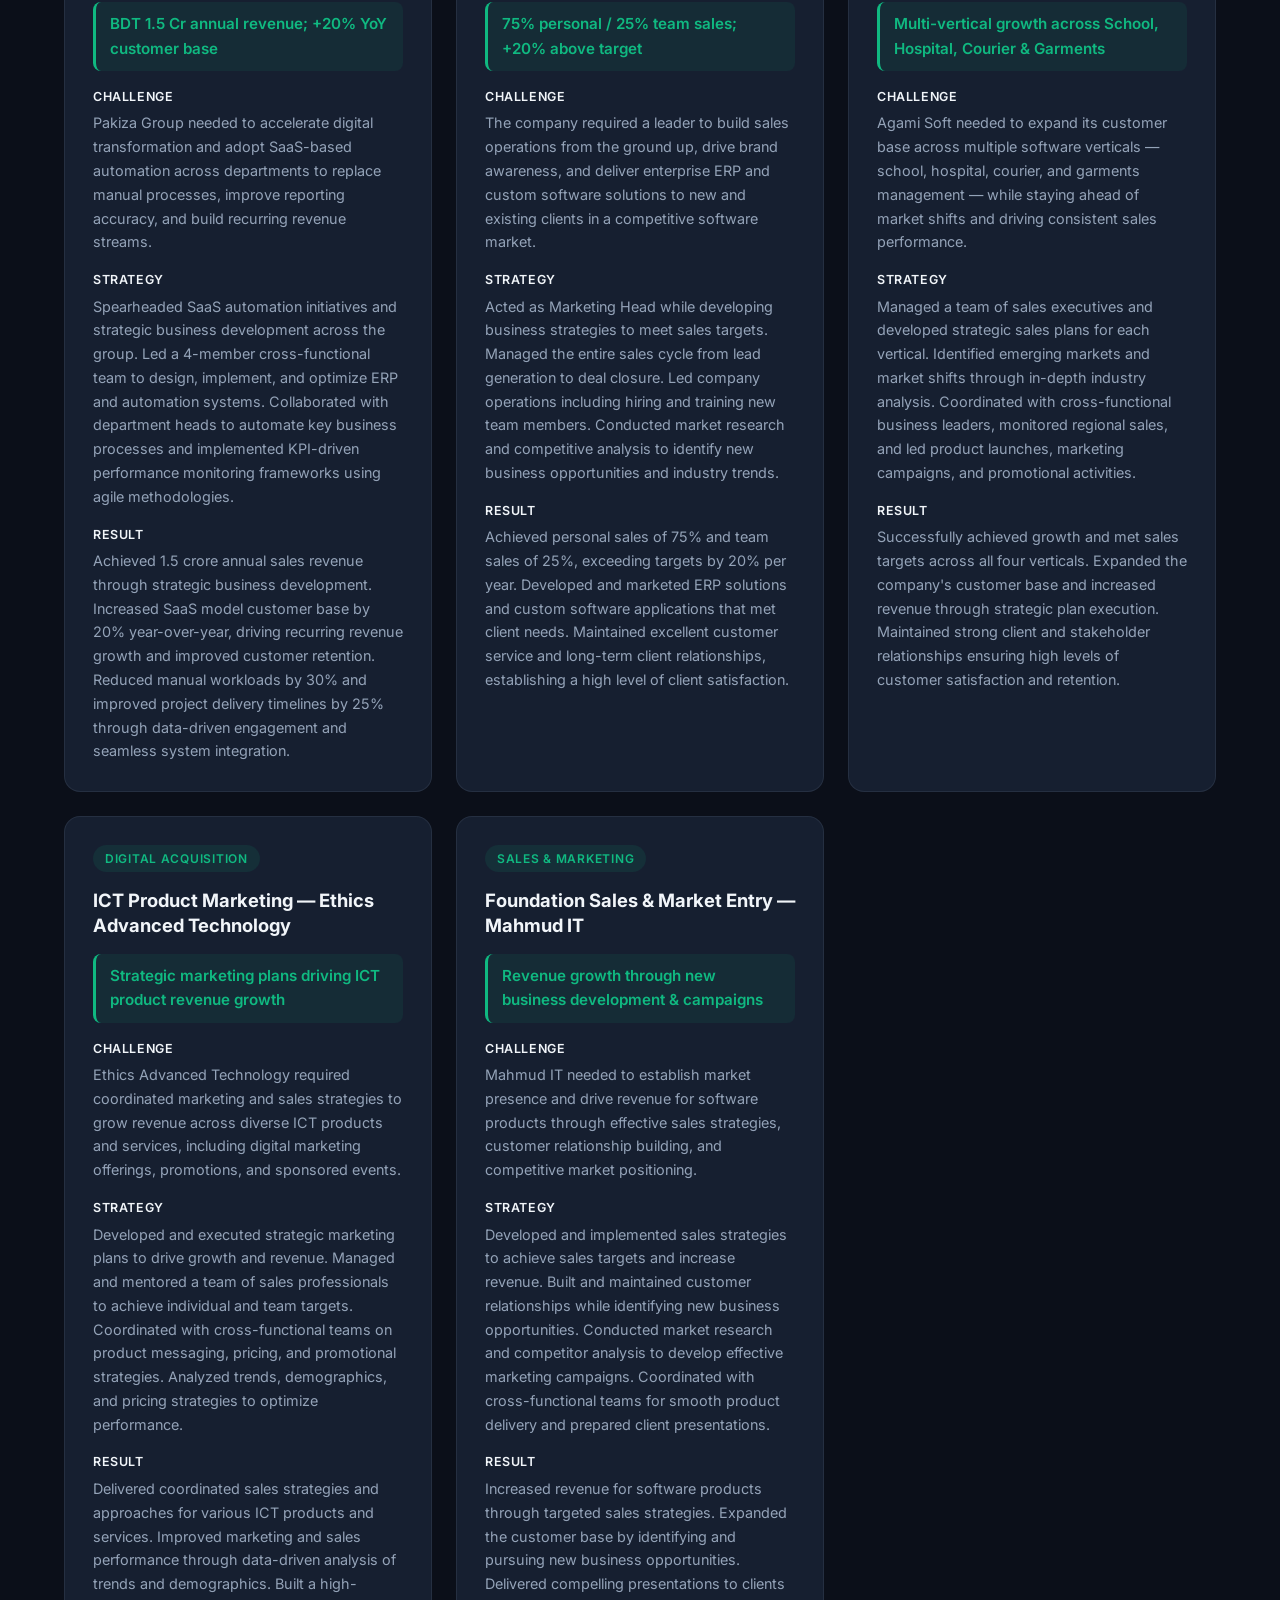
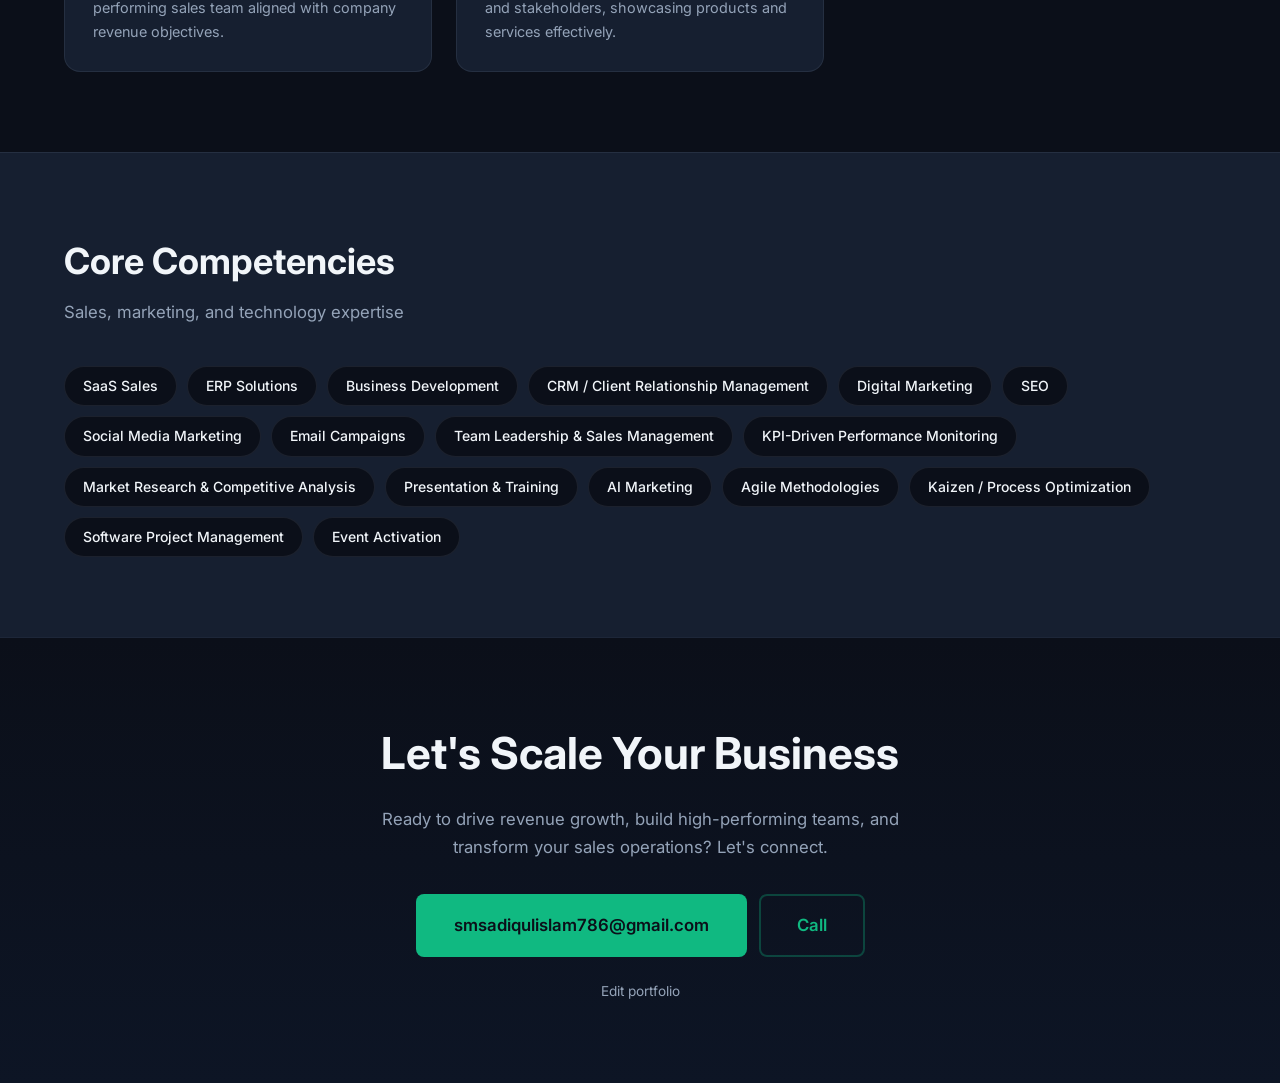
==== commit c61e97a1: "number hidden" ====
--- a/index.html
+++ b/index.html
@@ -95,7 +95,7 @@
       <p class="contact-subtitle">Ready to drive revenue growth, build high-performing teams, and transform your sales operations? Let's connect.</p>
       <div class="contact-actions">
         <a href="#" id="footer-email" class="btn btn-primary btn-lg">smsadiqulislam786@gmail.com</a>
-        <a href="#" id="footer-phone" class="btn btn-outline btn-lg hidden">01920820520</a>
+        <a href="#" id="footer-phone" class="btn btn-outline btn-lg hidden">Call</a>
       </div>
       <p class="footer-admin-link"><a href="admin.html">Edit portfolio</a></p>
     </div>
